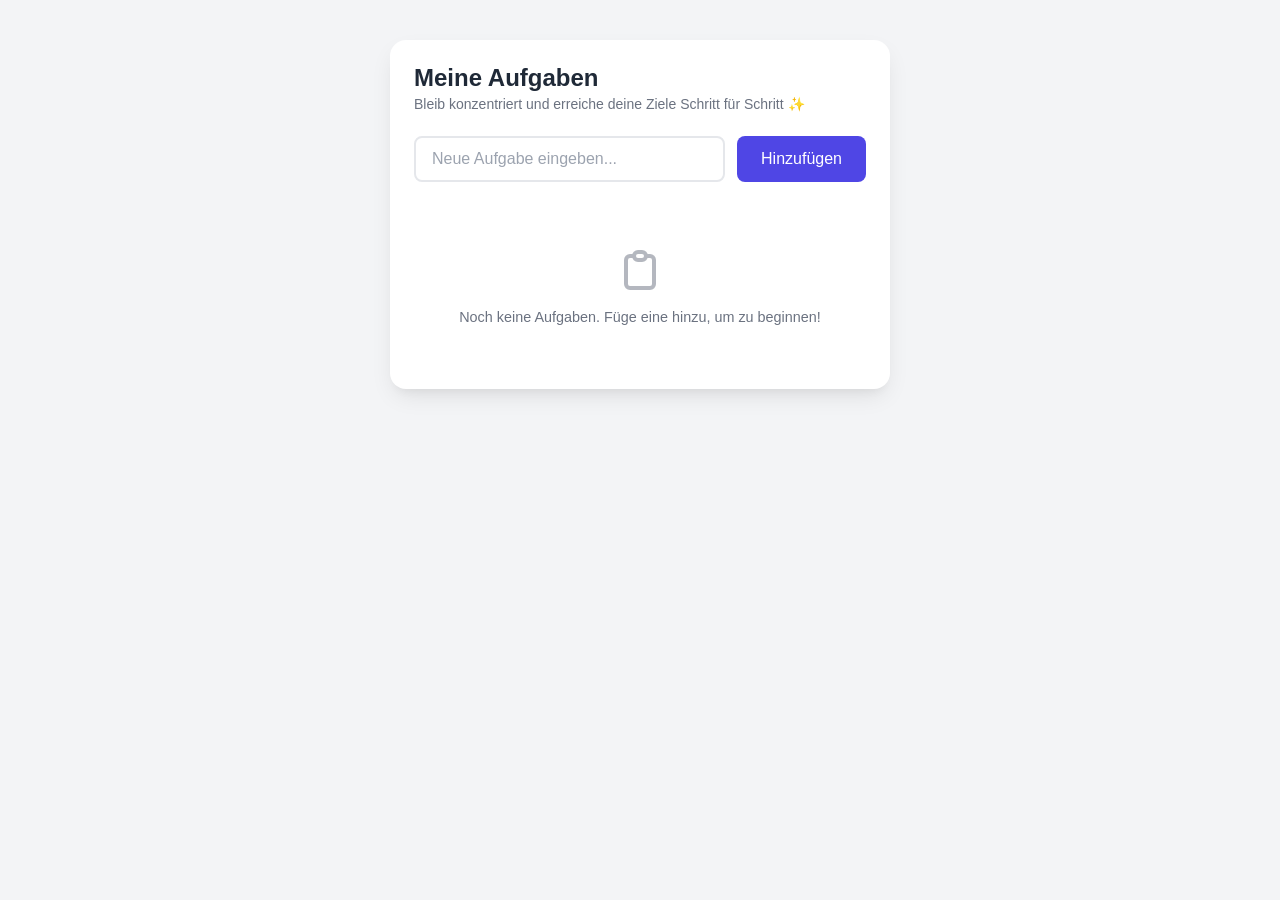
==== index.html @ f3f505b1 "Version 1.0 - Todo App with Local Storage" ====
<!DOCTYPE html>
<html lang="de"> <!-- 语言改为德语 -->
<head>
    <meta charset="UTF-8">
    <meta name="viewport" content="width=device-width, initial-scale=1.0">
    <title>Meine To-Do-Liste</title> <!-- 网页标题 -->
    <link rel="stylesheet" href="style.css">
</head>
<body>

    <div class="app-container">
        <div class="header">
            <h1>Meine Aufgaben</h1> <!-- 主标题：我的任务 -->
            <p>Bleib konzentriert und erreiche deine Ziele Schritt für Schritt ✨</p> <!-- 副标题：保持专注，一步步完成目标 -->
        </div>

        <div class="input-group">
            <input type="text" id="todoInput" placeholder="Neue Aufgabe eingeben..." autocomplete="off"> <!-- 输入框提示：输入新任务 -->
            <button id="addBtn">Hinzufügen</button> <!-- 按钮：添加 -->
        </div>

        <ul id="todoList">
            <!-- 任务将动态添加到这里 -->
            <li class="empty-state" id="emptyState">
                <svg xmlns="http://www.w3.org/2000/svg" fill="none" viewBox="0 0 24 24" stroke="currentColor">
                    <path stroke-linecap="round" stroke-linejoin="round" stroke-width="2" d="M9 5H7a2 2 0 00-2 2v12a2 2 0 002 2h10a2 2 0 002-2V7a2 2 0 00-2-2h-2M9 5a2 2 0 002 2h2a2 2 0 002-2M9 5a2 2 0 012-2h2a2 2 0 012 2" />
                </svg>
                <div>Noch keine Aufgaben. Füge eine hinzu, um zu beginnen!</div> <!-- 空状态提示：暂无任务，添加一个开始吧 -->
            </li>
        </ul>
    </div>

    <script src="script.js"></script>
</body>
</html>
---- style.css ----
/* 基础重置与全局变量 */
:root {
    --primary: #4f46e5;       /* 主题色：靛蓝 */
    --primary-hover: #4338ca; /* 主题色悬停 */
    --bg: #f3f4f6;            /* 页面背景 */
    --card-bg: #ffffff;       /* 卡片背景 */
    --text-main: #1f2937;     /* 主文本 */
    --text-sub: #6b7280;      /* 副文本 */
    --danger: #ef4444;        /* 危险色/删除 */
    --border: #e5e7eb;        /* 边框色 */
}

* {
    margin: 0;
    padding: 0;
    box-sizing: border-box;
    font-family: -apple-system, BlinkMacSystemFont, "Segoe UI", Roboto, Helvetica, Arial, sans-serif;
}

body {
    background-color: var(--bg);
    color: var(--text-main);
    display: flex;
    justify-content: center;
    align-items: flex-start;
    min-height: 100vh;
    padding: 40px 20px;
}

/* 主容器卡片 */
.app-container {
    background: var(--card-bg);
    width: 100%;
    max-width: 500px;
    border-radius: 16px;
    box-shadow: 0 10px 25px -5px rgba(0, 0, 0, 0.1), 0 8px 10px -6px rgba(0, 0, 0, 0.05);
    overflow: hidden;
}

/* 头部标题 */
.header {
    padding: 24px 24px 0;
}

.header h1 {
    font-size: 1.5rem;
    font-weight: 600;
    color: var(--text-main);
}

.header p {
    font-size: 0.875rem;
    color: var(--text-sub);
    margin-top: 4px;
}

/* 输入区域 */
.input-group {
    display: flex;
    gap: 12px;
    padding: 24px;
}

#todoInput {
    flex: 1;
    padding: 12px 16px;
    border: 2px solid var(--border);
    border-radius: 8px;
    font-size: 1rem;
    color: var(--text-main);
    transition: all 0.2s ease;
    outline: none;
}

#todoInput:focus {
    border-color: var(--primary);
    box-shadow: 0 0 0 3px rgba(79, 70, 229, 0.15);
}

#todoInput::placeholder {
    color: #9ca3af;
}

#addBtn {
    padding: 12px 24px;
    background-color: var(--primary);
    color: white;
    border: none;
    border-radius: 8px;
    font-size: 1rem;
    font-weight: 500;
    cursor: pointer;
    transition: background-color 0.2s ease, transform 0.1s ease;
}

#addBtn:hover {
    background-color: var(--primary-hover);
}

#addBtn:active {
    transform: scale(0.96);
}

/* 任务列表 */
#todoList {
    list-style: none;
    max-height: 60vh;
    overflow-y: auto;
    padding: 0 24px 24px;
}

/* 自定义滚动条 */
#todoList::-webkit-scrollbar {
    width: 6px;
}
#todoList::-webkit-scrollbar-track {
    background: transparent;
}
#todoList::-webkit-scrollbar-thumb {
    background: #d1d5db;
    border-radius: 3px;
}

.task-item {
    display: flex;
    justify-content: space-between;
    align-items: center;
    padding: 14px 16px;
    background-color: #f9fafb;
    border-radius: 8px;
    margin-bottom: 10px;
    border: 1px solid transparent;
    transition: all 0.2s ease;
    animation: slideIn 0.3s ease-out;
}

.task-item:hover {
    border-color: var(--border);
    background-color: #f3f4f6;
}

.task-text {
    font-size: 0.95rem;
    color: var(--text-main);
    word-break: break-word;
    flex: 1;
    margin-right: 16px;
}

.delete-btn {
    background: none;
    border: none;
    color: #9ca3af;
    font-size: 1.25rem;
    cursor: pointer;
    padding: 4px 8px;
    border-radius: 4px;
    transition: all 0.2s ease;
    line-height: 1;
    flex-shrink: 0;
}

.delete-btn:hover {
    color: var(--danger);
    background-color: rgba(239, 68, 68, 0.1);
}

/* 空状态提示 */
.empty-state {
    text-align: center;
    padding: 40px 20px;
    color: var(--text-sub);
    font-size: 0.9rem;
}

.empty-state svg {
    width: 48px;
    height: 48px;
    margin-bottom: 12px;
    opacity: 0.5;
}

/* 动画 */
@keyframes slideIn {
    from {
        opacity: 0;
        transform: translateY(-10px);
    }
    to {
        opacity: 1;
        transform: translateY(0);
    }
}

.fade-out {
    animation: fadeOut 0.3s ease-out forwards;
}

@keyframes fadeOut {
    to {
        opacity: 0;
        transform: translateX(20px);
        height: 0;
        padding: 0;
        margin: 0;
        border: 0;
    }
}
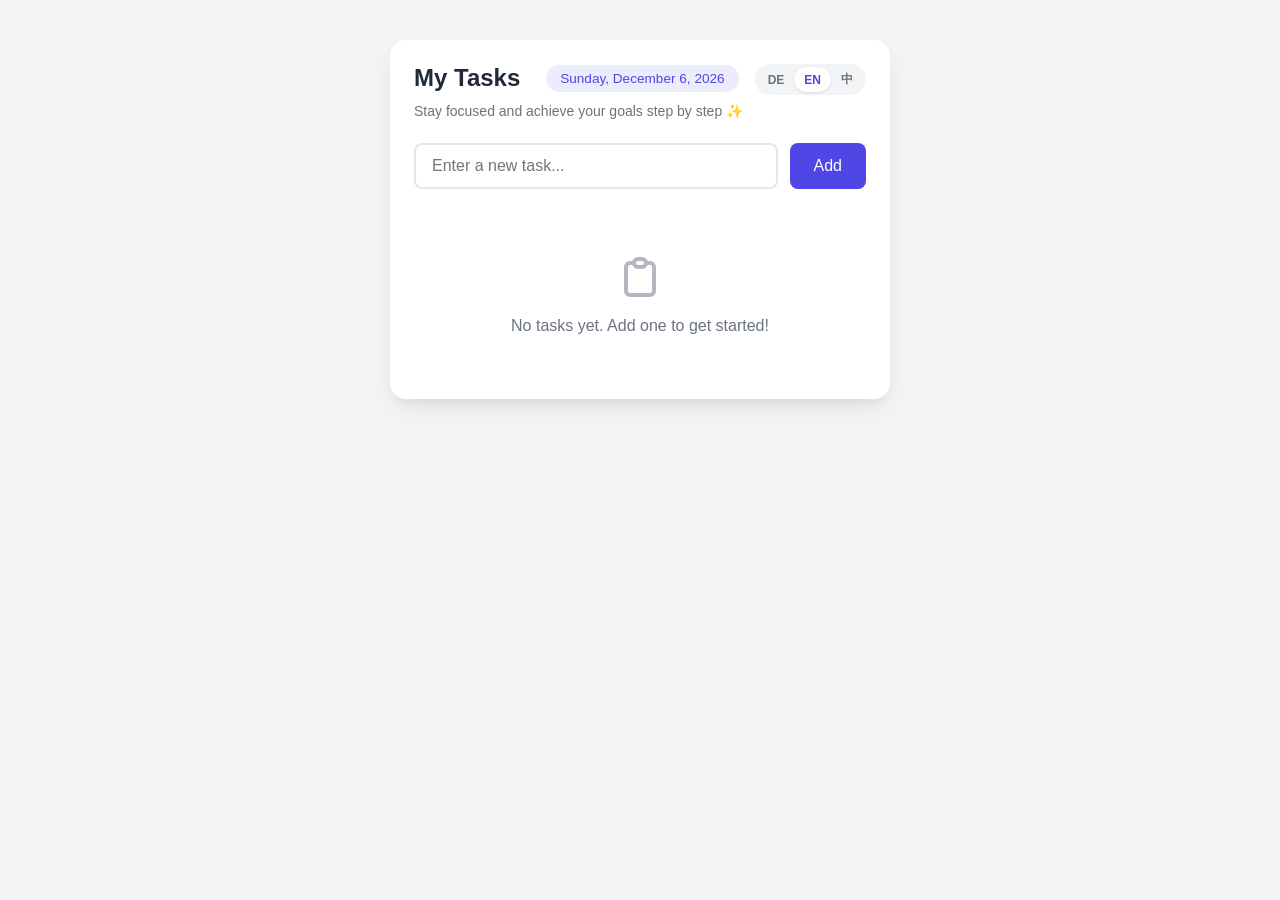
==== commit 2bda980e: "Editing and multi-language" ====
--- a/index.html
+++ b/index.html
@@ -1,33 +1,54 @@
 <!DOCTYPE html>
-<html lang="de"> <!-- 语言改为德语 -->
+<html lang="de">
 <head>
     <meta charset="UTF-8">
     <meta name="viewport" content="width=device-width, initial-scale=1.0">
-    <title>Meine To-Do-Liste</title> <!-- 网页标题 -->
+    <title data-i18n="pageTitle">Meine To-Do-Liste</title>
     <link rel="stylesheet" href="style.css">
 </head>
 <body>
 
     <div class="app-container">
         <div class="header">
-            <h1>Meine Aufgaben</h1> <!-- 主标题：我的任务 -->
-            <p>Bleib konzentriert und erreiche deine Ziele Schritt für Schritt ✨</p> <!-- 副标题：保持专注，一步步完成目标 -->
+            <div class="header-top-row">
+                <div class="header-title-row">
+                    <h1 data-i18n="title">Meine Aufgaben</h1>
+                    <span id="currentDate" class="date-badge">Lade Datum...</span>
+                </div>
+                <div class="lang-switcher">
+                    <button class="lang-btn active" data-lang="de">DE</button>
+                    <button class="lang-btn" data-lang="en">EN</button>
+                    <button class="lang-btn" data-lang="zh">中</button>
+                </div>
+            </div>
+            <p data-i18n="subtitle">Bleib konzentriert und erreiche deine Ziele Schritt für Schritt ✨</p>
         </div>
 
         <div class="input-group">
-            <input type="text" id="todoInput" placeholder="Neue Aufgabe eingeben..." autocomplete="off"> <!-- 输入框提示：输入新任务 -->
-            <button id="addBtn">Hinzufügen</button> <!-- 按钮：添加 -->
+            <input type="text" id="todoInput" data-i18n-attr="placeholder" data-i18n="inputPlaceholder" placeholder="Neue Aufgabe eingeben..." autocomplete="off">
+            <button id="addBtn" data-i18n="addBtn">Hinzufügen</button>
         </div>
 
         <ul id="todoList">
-            <!-- 任务将动态添加到这里 -->
             <li class="empty-state" id="emptyState">
                 <svg xmlns="http://www.w3.org/2000/svg" fill="none" viewBox="0 0 24 24" stroke="currentColor">
                     <path stroke-linecap="round" stroke-linejoin="round" stroke-width="2" d="M9 5H7a2 2 0 00-2 2v12a2 2 0 002 2h10a2 2 0 002-2V7a2 2 0 00-2-2h-2M9 5a2 2 0 002 2h2a2 2 0 002-2M9 5a2 2 0 012-2h2a2 2 0 012 2" />
                 </svg>
-                <div>Noch keine Aufgaben. Füge eine hinzu, um zu beginnen!</div> <!-- 空状态提示：暂无任务，添加一个开始吧 -->
+                <div data-i18n="emptyState">Noch keine Aufgaben. Füge eine hinzu, um zu beginnen!</div>
             </li>
         </ul>
+
+        <div class="footer-controls" id="footerControls" style="display: none;">
+            <div class="filters">
+                <button class="filter-btn active" data-filter="all" data-i18n="filterAll">Alle</button>
+                <button class="filter-btn" data-filter="active" data-i18n="filterActive">Offen</button>
+                <button class="filter-btn" data-filter="completed" data-i18n="filterCompleted">Erledigt</button>
+            </div>
+            <div class="footer-actions">
+                <span id="items-left">0 Aufgaben übrig</span>
+                <button id="clearCompletedBtn" class="clear-btn" data-i18n="clearCompleted">Erledigte löschen</button>
+            </div>
+        </div>
     </div>
 
     <script src="script.js"></script>
--- a/style.css
+++ b/style.css
@@ -1,13 +1,13 @@
 /* 基础重置与全局变量 */
 :root {
-    --primary: #4f46e5;       /* 主题色：靛蓝 */
-    --primary-hover: #4338ca; /* 主题色悬停 */
-    --bg: #f3f4f6;            /* 页面背景 */
-    --card-bg: #ffffff;       /* 卡片背景 */
-    --text-main: #1f2937;     /* 主文本 */
-    --text-sub: #6b7280;      /* 副文本 */
-    --danger: #ef4444;        /* 危险色/删除 */
-    --border: #e5e7eb;        /* 边框色 */
+    --primary: #4f46e5;
+    --primary-hover: #4338ca;
+    --bg: #f3f4f6;
+    --card-bg: #ffffff;
+    --text-main: #1f2937;
+    --text-sub: #6b7280;
+    --danger: #ef4444;
+    --border: #e5e7eb;
 }
 
 * {
@@ -27,7 +27,6 @@
     padding: 40px 20px;
 }
 
-/* 主容器卡片 */
 .app-container {
     background: var(--card-bg);
     width: 100%;
@@ -35,11 +34,29 @@
     border-radius: 16px;
     box-shadow: 0 10px 25px -5px rgba(0, 0, 0, 0.1), 0 8px 10px -6px rgba(0, 0, 0, 0.05);
     overflow: hidden;
-}
-
-/* 头部标题 */
+    display: flex;
+    flex-direction: column;
+}
+
 .header {
     padding: 24px 24px 0;
+}
+
+.header-top-row {
+    display: flex;
+    justify-content: space-between;
+    align-items: flex-start;
+    gap: 16px;
+    margin-bottom: 8px;
+}
+
+.header-title-row {
+    display: flex;
+    justify-content: space-between;
+    align-items: center;
+    flex-wrap: wrap;
+    gap: 12px;
+    flex: 1;
 }
 
 .header h1 {
@@ -54,7 +71,42 @@
     margin-top: 4px;
 }
 
-/* 输入区域 */
+.date-badge {
+    font-size: 0.85rem;
+    font-weight: 500;
+    color: var(--primary);
+    background-color: rgba(79, 70, 229, 0.1);
+    padding: 6px 14px;
+    border-radius: 20px;
+    white-space: nowrap;
+}
+
+.lang-switcher {
+    display: flex;
+    background-color: #f3f4f6;
+    border-radius: 20px;
+    padding: 3px;
+    flex-shrink: 0;
+}
+
+.lang-btn {
+    background: none;
+    border: none;
+    padding: 4px 10px;
+    font-size: 0.75rem;
+    font-weight: 600;
+    color: var(--text-sub);
+    border-radius: 16px;
+    cursor: pointer;
+    transition: all 0.2s ease;
+}
+
+.lang-btn.active {
+    background-color: var(--card-bg);
+    color: var(--primary);
+    box-shadow: 0 1px 3px rgba(0,0,0,0.1);
+}
+
 .input-group {
     display: flex;
     gap: 12px;
@@ -68,17 +120,13 @@
     border-radius: 8px;
     font-size: 1rem;
     color: var(--text-main);
+    outline: none;
     transition: all 0.2s ease;
-    outline: none;
 }
 
 #todoInput:focus {
     border-color: var(--primary);
     box-shadow: 0 0 0 3px rgba(79, 70, 229, 0.15);
-}
-
-#todoInput::placeholder {
-    color: #9ca3af;
 }
 
 #addBtn {
@@ -90,37 +138,20 @@
     font-size: 1rem;
     font-weight: 500;
     cursor: pointer;
-    transition: background-color 0.2s ease, transform 0.1s ease;
-}
-
-#addBtn:hover {
-    background-color: var(--primary-hover);
-}
-
-#addBtn:active {
-    transform: scale(0.96);
-}
-
-/* 任务列表 */
+    transition: background-color 0.2s ease;
+}
+
+#addBtn:hover { background-color: var(--primary-hover); }
+
 #todoList {
     list-style: none;
     max-height: 60vh;
     overflow-y: auto;
     padding: 0 24px 24px;
-}
-
-/* 自定义滚动条 */
-#todoList::-webkit-scrollbar {
-    width: 6px;
-}
-#todoList::-webkit-scrollbar-track {
-    background: transparent;
-}
-#todoList::-webkit-scrollbar-thumb {
-    background: #d1d5db;
-    border-radius: 3px;
-}
-
+    flex: 1;
+}
+
+/* 【关键修复】任务卡片本身恢复默认光标，不再全局可拖拽 */
 .task-item {
     display: flex;
     justify-content: space-between;
@@ -132,11 +163,44 @@
     border: 1px solid transparent;
     transition: all 0.2s ease;
     animation: slideIn 0.3s ease-out;
+    user-select: none;
+    cursor: default; 
 }
 
 .task-item:hover {
     border-color: var(--border);
     background-color: #f3f4f6;
+}
+
+.task-item.completed {
+    background-color: #f0fdf4;
+}
+.task-item.completed .task-text {
+    text-decoration: line-through;
+    color: var(--text-sub);
+}
+
+/* 【关键修复】拖拽手柄专属样式与光标 */
+.drag-handle {
+    cursor: grab;
+    color: #d1d5db;
+    margin-right: 12px;
+    font-size: 1.2rem;
+    line-height: 1;
+    display: flex;
+    align-items: center;
+    transition: color 0.2s;
+    flex-shrink: 0;
+}
+.drag-handle:hover { color: var(--text-sub); }
+.drag-handle:active { cursor: grabbing; }
+
+.toggle-checkbox {
+    width: 18px;
+    height: 18px;
+    margin-right: 12px;
+    cursor: pointer;
+    accent-color: var(--primary);
 }
 
 .task-text {
@@ -144,65 +208,107 @@
     color: var(--text-main);
     word-break: break-word;
     flex: 1;
-    margin-right: 16px;
-}
-
-.delete-btn {
+    cursor: pointer;
+}
+
+.edit-btn, .delete-btn {
     background: none;
     border: none;
     color: #9ca3af;
-    font-size: 1.25rem;
     cursor: pointer;
     padding: 4px 8px;
     border-radius: 4px;
     transition: all 0.2s ease;
-    line-height: 1;
-    flex-shrink: 0;
-}
-
-.delete-btn:hover {
-    color: var(--danger);
-    background-color: rgba(239, 68, 68, 0.1);
-}
-
-/* 空状态提示 */
+    display: flex;
+    align-items: center;
+}
+
+.edit-btn:hover { color: var(--primary); background-color: rgba(79, 70, 229, 0.1); }
+.delete-btn:hover { color: var(--danger); background-color: rgba(239, 68, 68, 0.1); }
+.edit-btn svg { width: 16px; height: 16px; }
+
+/* 编辑模式 */
+.edit-input {
+    flex: 1;
+    padding: 6px 10px;
+    font-size: 0.95rem;
+    border: 2px solid var(--primary);
+    border-radius: 6px;
+    outline: none;
+    margin-right: 8px;
+    user-select: text;
+}
+
+.save-btn, .cancel-btn {
+    background: none;
+    border: none;
+    cursor: pointer;
+    padding: 4px 8px;
+    border-radius: 4px;
+    font-size: 1.1rem;
+}
+.save-btn { color: var(--primary); }
+.cancel-btn { color: var(--text-sub); }
+.cancel-btn:hover { color: var(--danger); }
+
+/* 拖拽状态视觉反馈 */
+.task-item.dragging {
+    opacity: 0.4;
+    background-color: #e0e7ff;
+}
+.task-item.drag-over-top { border-top: 2px solid var(--primary) !important; margin-top: -1px; }
+.task-item.drag-over-bottom { border-bottom: 2px solid var(--primary) !important; margin-bottom: -1px; }
+
 .empty-state {
     text-align: center;
     padding: 40px 20px;
     color: var(--text-sub);
-    font-size: 0.9rem;
-}
-
-.empty-state svg {
-    width: 48px;
-    height: 48px;
-    margin-bottom: 12px;
-    opacity: 0.5;
-}
-
-/* 动画 */
+}
+.empty-state svg { width: 48px; height: 48px; margin-bottom: 12px; opacity: 0.5; }
+
+.footer-controls {
+    padding: 16px 24px;
+    background-color: #f9fafb;
+    border-top: 1px solid var(--border);
+    display: flex;
+    flex-direction: column;
+    gap: 12px;
+}
+
+.filters { display: flex; gap: 8px; justify-content: center; }
+.filter-btn {
+    background: none;
+    border: 1px solid transparent;
+    padding: 6px 12px;
+    border-radius: 6px;
+    font-size: 0.875rem;
+    color: var(--text-sub);
+    cursor: pointer;
+}
+.filter-btn.active { background-color: var(--primary); color: white; }
+
+.footer-actions {
+    display: flex;
+    justify-content: space-between;
+    align-items: center;
+    font-size: 0.875rem;
+    color: var(--text-sub);
+}
+
+.clear-btn {
+    background: none;
+    border: none;
+    color: var(--text-sub);
+    cursor: pointer;
+    text-decoration: underline;
+}
+.clear-btn:hover { color: var(--danger); }
+
 @keyframes slideIn {
-    from {
-        opacity: 0;
-        transform: translateY(-10px);
-    }
-    to {
-        opacity: 1;
-        transform: translateY(0);
-    }
-}
-
-.fade-out {
-    animation: fadeOut 0.3s ease-out forwards;
-}
-
+    from { opacity: 0; transform: translateY(-10px); }
+    to { opacity: 1; transform: translateY(0); }
+}
+.fade-out { animation: fadeOut 0.3s ease-out forwards; }
 @keyframes fadeOut {
-    to {
-        opacity: 0;
-        transform: translateX(20px);
-        height: 0;
-        padding: 0;
-        margin: 0;
-        border: 0;
-    }
+    to { opacity: 0; transform: translateX(20px); height: 0; padding: 0; margin: 0; border: 0; overflow: hidden; }
 }
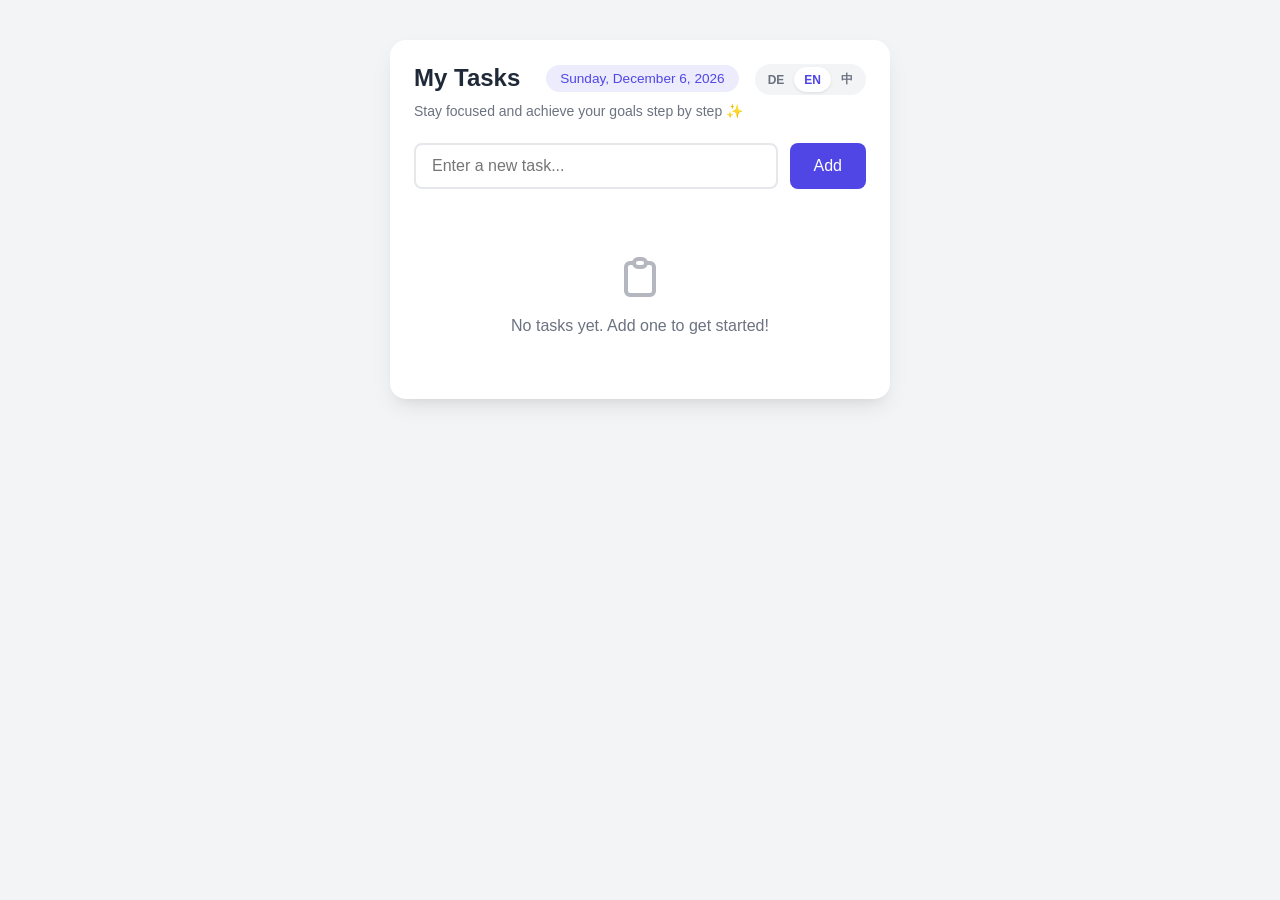
==== commit 45649da2: "Update to PWA" ====
--- a/index.html
+++ b/index.html
@@ -5,6 +5,14 @@
     <meta name="viewport" content="width=device-width, initial-scale=1.0">
     <title data-i18n="pageTitle">Meine To-Do-Liste</title>
     <link rel="stylesheet" href="style.css">
+    <!-- 关联 PWA 清单 -->
+    <link rel="manifest" href="manifest.json">
+    <meta name="theme-color" content="#6366f1">
+    <!-- 优化 iOS Safari 体验 -->
+    <meta name="apple-mobile-web-app-capable" content="yes">
+    <meta name="apple-mobile-web-app-status-bar-style" content="default">
+    <meta name="apple-mobile-web-app-title" content="To-Do">
+    <link rel="apple-touch-icon" href="icon-192.png">
 </head>
 <body>
 
@@ -52,5 +60,15 @@
     </div>
 
     <script src="script.js"></script>
+    <script>
+        if ('serviceWorker' in navigator) {
+            window.addEventListener('load', () => {
+            navigator.serviceWorker.register('./sw.js')
+                .then(reg => console.log('Service Worker 注册成功！'))
+                .catch(err => console.log('注册失败：', err));
+            });
+        }
+    </script>
+    
 </body>
 </html>
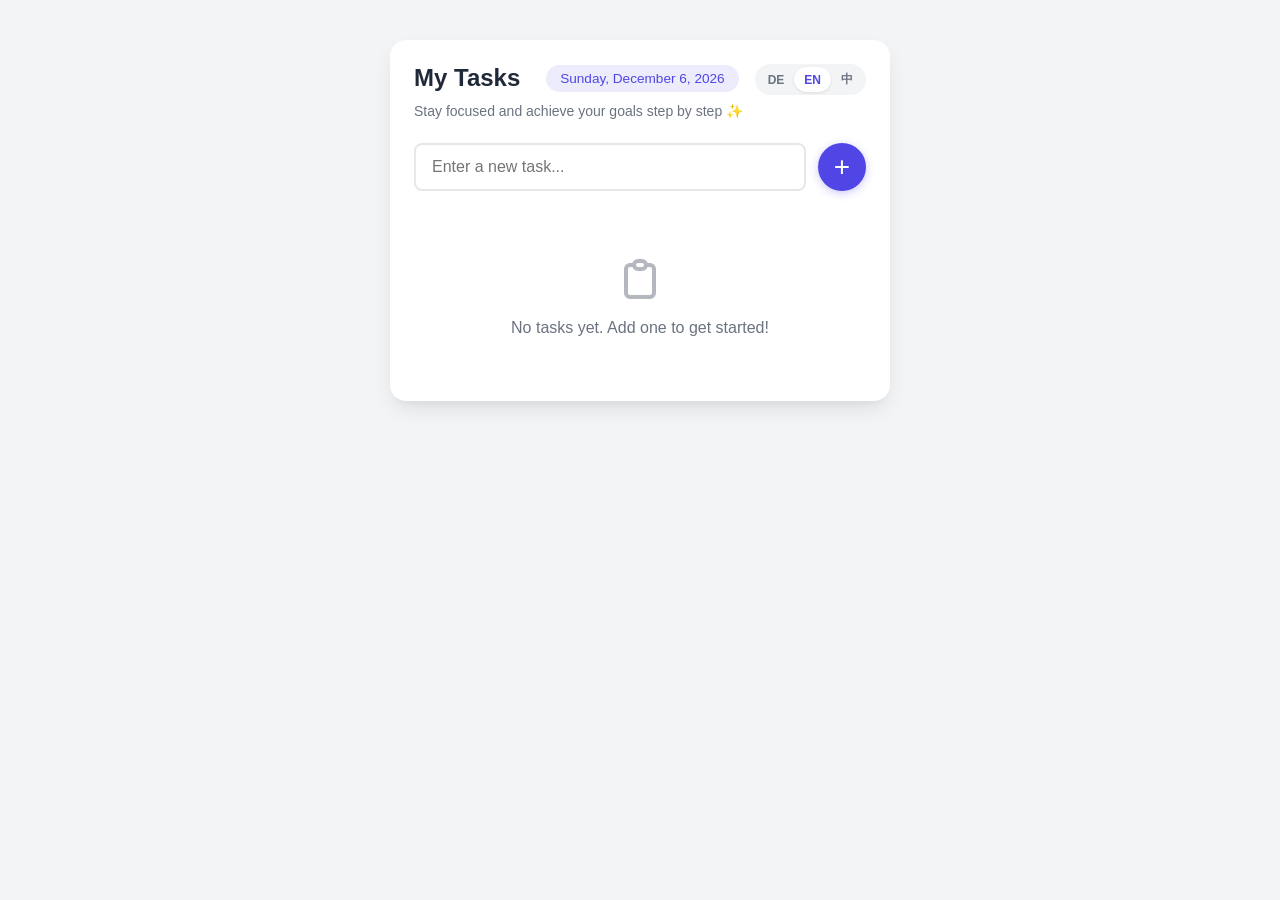
==== commit 506b78c5: "Add with plus" ====
--- a/index.html
+++ b/index.html
@@ -3,16 +3,10 @@
 <head>
     <meta charset="UTF-8">
     <meta name="viewport" content="width=device-width, initial-scale=1.0">
+    <meta name="mobile-web-app-capable" content="yes">
+    <meta name="apple-mobile-web-app-capable" content="yes">
     <title data-i18n="pageTitle">Meine To-Do-Liste</title>
     <link rel="stylesheet" href="style.css">
-    <!-- 关联 PWA 清单 -->
-    <link rel="manifest" href="manifest.json">
-    <meta name="theme-color" content="#6366f1">
-    <!-- 优化 iOS Safari 体验 -->
-    <meta name="apple-mobile-web-app-capable" content="yes">
-    <meta name="apple-mobile-web-app-status-bar-style" content="default">
-    <meta name="apple-mobile-web-app-title" content="To-Do">
-    <link rel="apple-touch-icon" href="icon-192.png">
 </head>
 <body>
 
@@ -34,7 +28,7 @@
 
         <div class="input-group">
             <input type="text" id="todoInput" data-i18n-attr="placeholder" data-i18n="inputPlaceholder" placeholder="Neue Aufgabe eingeben..." autocomplete="off">
-            <button id="addBtn" data-i18n="addBtn">Hinzufügen</button>
+            <button id="addBtn" data-i18n-attr="title" data-i18n="addBtn">+</button>
         </div>
 
         <ul id="todoList">
@@ -49,7 +43,7 @@
         <div class="footer-controls" id="footerControls" style="display: none;">
             <div class="filters">
                 <button class="filter-btn active" data-filter="all" data-i18n="filterAll">Alle</button>
-                <button class="filter-btn" data-filter="active" data-i18n="filterActive">Offen</button>
+                <button class="filter-btn" data-filter="active" data-i18n="filterActive">Aktiv</button>
                 <button class="filter-btn" data-filter="completed" data-i18n="filterCompleted">Erledigt</button>
             </div>
             <div class="footer-actions">
@@ -59,7 +53,7 @@
         </div>
     </div>
 
-    <script src="script.js"></script>
+    <script src="script.js?v=2"></script>
     <script>
         if ('serviceWorker' in navigator) {
             window.addEventListener('load', () => {
--- a/style.css
+++ b/style.css
@@ -111,10 +111,12 @@
     display: flex;
     gap: 12px;
     padding: 24px;
+    flex-wrap: wrap;
 }
 
 #todoInput {
     flex: 1;
+    min-width: 180px;
     padding: 12px 16px;
     border: 2px solid var(--border);
     border-radius: 8px;
@@ -128,20 +130,38 @@
     border-color: var(--primary);
     box-shadow: 0 0 0 3px rgba(79, 70, 229, 0.15);
 }
-
 #addBtn {
-    padding: 12px 24px;
+    width: 48px;
+    height: 48px;
+    padding: 0;
     background-color: var(--primary);
     color: white;
     border: none;
-    border-radius: 8px;
-    font-size: 1rem;
-    font-weight: 500;
-    cursor: pointer;
-    transition: background-color 0.2s ease;
-}
-
-#addBtn:hover { background-color: var(--primary-hover); }
+    border-radius: 50%;
+    cursor: pointer;
+    transition: all 0.2s ease;
+    display: flex;
+    align-items: center;
+    justify-content: center;
+    flex-shrink: 0;
+    box-shadow: 0 2px 8px rgba(79, 70, 229, 0.3);
+    
+    /* 【修复】加号更粗更居中 */
+    font-size: 32px;
+    font-weight: 400; /* 改成正常粗细 */
+    line-height: 1;
+    font-family: Arial, sans-serif; /* 确保加号显示一致 */
+}
+
+#addBtn:hover {
+    background-color: var(--primary-hover);
+    transform: scale(1.05);
+    box-shadow: 0 4px 12px rgba(79, 70, 229, 0.4);
+}
+
+#addBtn:active {
+    transform: scale(0.95);
+}
 
 #todoList {
     list-style: none;
@@ -151,7 +171,10 @@
     flex: 1;
 }
 
-/* 【关键修复】任务卡片本身恢复默认光标，不再全局可拖拽 */
+#todoList::-webkit-scrollbar { width: 6px; }
+#todoList::-webkit-scrollbar-track { background: transparent; }
+#todoList::-webkit-scrollbar-thumb { background: #d1d5db; border-radius: 3px; }
+
 .task-item {
     display: flex;
     justify-content: space-between;
@@ -164,7 +187,7 @@
     transition: all 0.2s ease;
     animation: slideIn 0.3s ease-out;
     user-select: none;
-    cursor: default; 
+    cursor: default;
 }
 
 .task-item:hover {
@@ -180,7 +203,6 @@
     color: var(--text-sub);
 }
 
-/* 【关键修复】拖拽手柄专属样式与光标 */
 .drag-handle {
     cursor: grab;
     color: #d1d5db;
@@ -227,7 +249,6 @@
 .delete-btn:hover { color: var(--danger); background-color: rgba(239, 68, 68, 0.1); }
 .edit-btn svg { width: 16px; height: 16px; }
 
-/* 编辑模式 */
 .edit-input {
     flex: 1;
     padding: 6px 10px;
@@ -251,7 +272,6 @@
 .cancel-btn { color: var(--text-sub); }
 .cancel-btn:hover { color: var(--danger); }
 
-/* 拖拽状态视觉反馈 */
 .task-item.dragging {
     opacity: 0.4;
     background-color: #e0e7ff;
